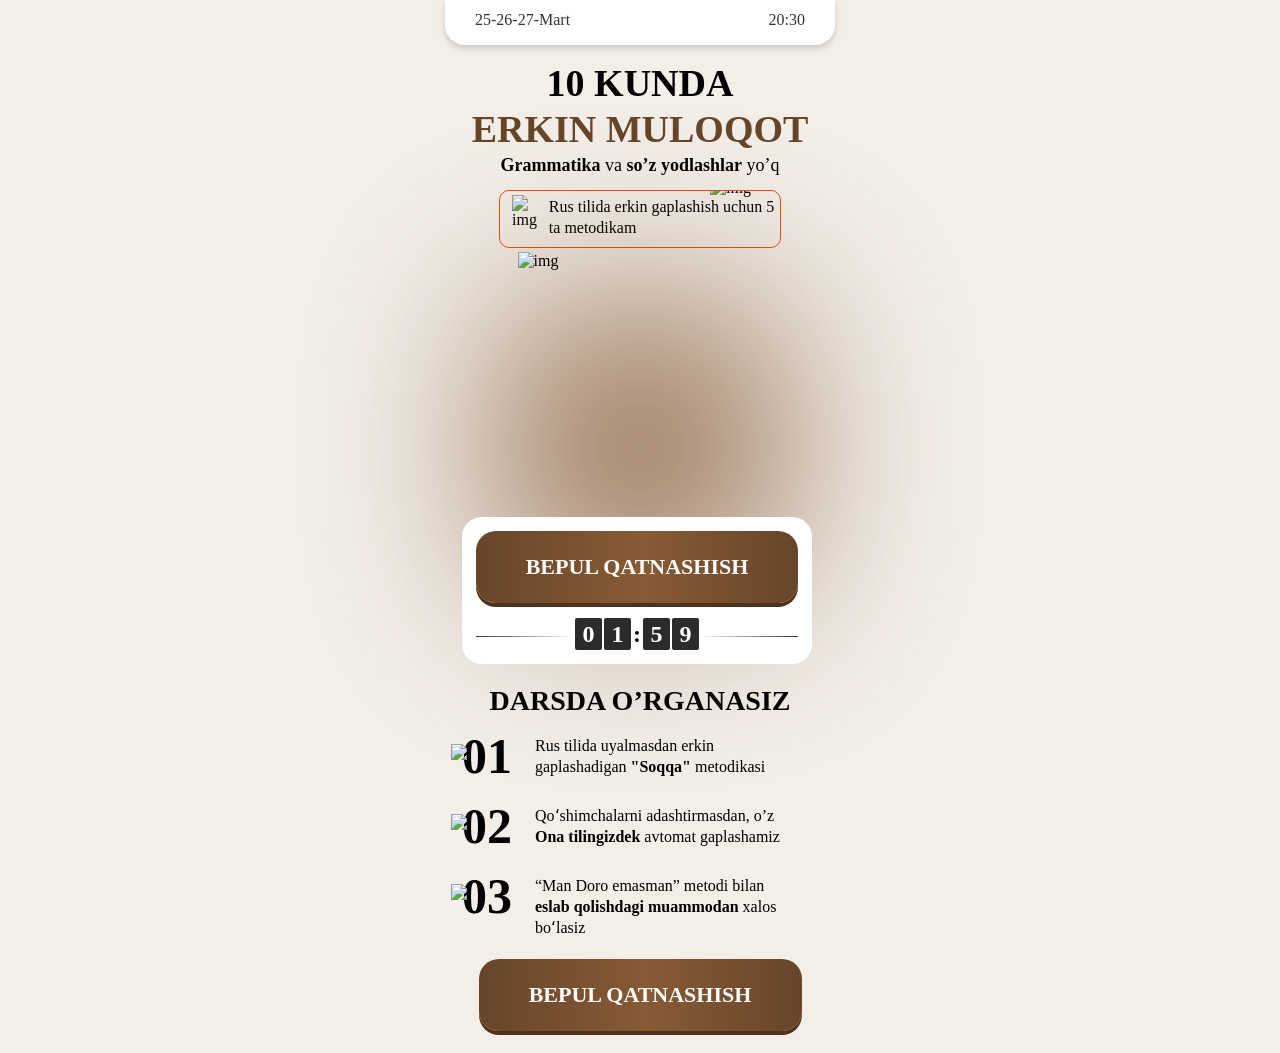
==== b/index.html @ 0d3f0316 "add" ====
<!DOCTYPE html>
<html lang="en">

<head>
  <meta charset="UTF-8">
  <meta name="viewport" content="width=device-width, initial-scale=1.0">
  <title>b</title>
  <style>
    *{margin:0;padding:0;box-sizing:border-box}body{background-color:#f3eee8}.container{max-width:390px;margin-left:auto;margin-right:auto;padding-left:17px;padding-right:17px}.header{padding-top:0;padding-bottom:8px}.header__container{padding:11px 30px 16px 30px;background-color:#fff;border-bottom-left-radius:20px;border-bottom-right-radius:20px;box-shadow:0 4px 6.6px 0 #00000026;display:flex;align-items:center;justify-content:space-between}.header__text{font-family:Inter;font-weight:500;letter-spacing:0;background:var(--color-black-80,#000000cc);color:transparent;background-clip:text}.hero{padding-top:8px;padding-bottom:22px}.title{font-family:NeosBold;font-weight:700;font-size:38px;line-height:120%;text-align:center;text-transform:uppercase;color:#000;margin-bottom:4px}.title span{color:#674529}.hero__text{font-family:NeosMedium;font-weight:400;font-size:18px;line-height:100%;text-align:center;margin-bottom:16px;color:#000}.flex{display:flex;align-items:center;max-width:282px;width:100%;border:.5px solid #e94f11;margin-left:auto;margin-right:auto;padding:4px 0 6px 12px;position:relative;overflow:hidden;border-radius:10px}.flex__text{font-family:NeosMedium;font-weight:500;font-style:Medium;font-size:16px;line-height:130%;letter-spacing:0;padding-left:4px}.bantik{object-fit:cover;position:absolute;right:0;top:-12px}.center{padding-top:4px;padding-bottom:100px}.gradient{position:relative;display:flex;justify-content:center;align-items:center;margin:0 auto;margin-bottom:80px}.gradient::before{content:'';position:absolute;bottom:-320px;left:50%;transform:translate(-50%,-50%);width:380px;height:380px;background:radial-gradient(circle,#6d3c14 0,rgba(109,60,20,0) 100%);filter:blur(80px);z-index:1;opacity:.8}.logo{position:relative;z-index:2;display:block;margin-bottom:-50px}.center__bottom{background-color:#fff;z-index:11;position:absolute;max-width:350px;width:100%;margin-top:-70px;padding:14px 14px 14px 14px;border-radius:20px}.timer-container{display:flex;align-items:center;width:100%;max-width:400px;margin:0 auto}.timer-container::before{content:'';flex:1;height:1px;background:linear-gradient(to left,rgba(0,0,0,0) 0,rgba(0,0,0,.8) 100%);margin-bottom:-20px}.timer-container::after{content:'';flex:1;height:1px;background:linear-gradient(to right,rgba(0,0,0,0) 0,rgba(0,0,0,.8) 100%);margin-bottom:-20px}.btn{font-family:NeosBold;font-weight:700;font-size:22px;line-height:100%;text-align:center;text-transform:uppercase;max-width:323px;width:100%;display:flex;align-items:center;justify-content:center;margin-left:auto;margin-right:auto;color:#fff;background:linear-gradient(90deg,#674529 0,#885a35 51.92%,#674529 100%);box-shadow:0 4px 0 0 #4d331d;padding:25px 0;border-radius:20px;border:none}.timer__text{font-family:NeosBold;font-weight:600;font-size:24px;line-height:100%;text-align:center;text-transform:uppercase;padding-top:15px;display:flex;align-items:center;justify-content:center;gap:2px}.timer__text span{font-family:NeosMedium;font-weight:600;font-size:24px;line-height:100%;text-align:center;text-transform:uppercase;background-color:#2b2b2b;color:#fff;border-radius:2px;display:flex;align-items:center;justify-content:center;border:none;width:27px;height:32px}.bottom__title{font-family:NeosBold;font-weight:700;font-size:28px;line-height:100%;text-align:center;text-transform:uppercase;margin-bottom:16px;color:#000}.bottom__flex{display:flex;align-items:flex-start;gap:15px;max-width:341px;width:100%;margin-bottom:20px}.flex__title{font-family:NeosBold;font-weight:700;font-size:50px;line-height:1;text-transform:uppercase;position:relative;display:flex;align-items:center;width:58px}.tiket{position:absolute;top:50%;left:-11px;transform:translateY(-50%)}.bottom__text{font-family:NeosRegular;font-weight:400;font-size:16px;line-height:130%;max-width:261px;width:100%;padding-top:5px}
  </style>
  <link rel="stylesheet" href="./css/main.css" media="print" onload="this.media='all'" />
  <noscript>
    <link rel="stylesheet" href="./css/main.css" />
  </noscript>

</head>
<body>

  <header class="header">
    <div class="header__container container">
      <p class="header__text">25-26-27-Mart</p>
      <p class="header__text">20:30</p>
    </div>
  </header>

  <section class="hero">
    <div class="hero__container container"> 
      <h1 class="title">10 kunda <br>
       <span>erkin muloqot</span></h1>
       <p class="hero__text"><b>Grammatika</b> va <b>so’z yodlashlar</b> yo’q</p>
        <div class="flex">
          <img src="./images/gift.avif" alt="img" class="gift" width="45" height="46" loading="lazy" decoding="async">
          <p class="flex__text">Rus tilida erkin gaplashish uchun 5 ta metodikam</p>
          <img src="./images/bantik.avif" alt="img" class="bantik" width="70" height="70" loading="lazy" decoding="async">
        </div>

        <div class="center">
          <div class="gradient">
            <img src="./images/logo.avif" alt="img" class="logo" width="245" height="305" fetchpriority="high" decoding="async">
          </div>
          <div class="center__bottom">
            <button class="btn">bepul qatnashish</button>
            <div class="timer-container">
              <div class="timer">
                <p class="timer__text"><span>0</span><span>1</span>:<span>5</span><span>9</span></p>
              </div>
            </div>
          </div>
        </div>

        <div class="bottom">                        
          <h2 class="bottom__title">darsda o’rganasiz</h2>
          <div class="bottom__flex">
            <h2 class="flex__title"><img src="./images/tiket.svg" width="24" height="24" loading="lazy" decoding="async" alt="ticketImg" class="tiket">01</h2>
            <p class="bottom__text">Rus tilida uyalmasdan erkin gaplashadigan <b>"Soqqa"</b> metodikasi</p>
          </div>
          <div class="bottom__flex">
            <h2 class="flex__title"><img src="./images/tiket.svg" width="24" height="24" loading="lazy" decoding="async" alt="ticketImg" class="tiket">02</h2>
            <p class="bottom__text">Qoʻshimchalarni adashtirmasdan, o’z <b>Ona tilingizdek</b> avtomat gaplashamiz</p>
          </div>
          <div class="bottom__flex">
            <h2 class="flex__title"><img src="./images/tiket.svg" width="24" height="24" loading="lazy" decoding="async" alt="ticketImg" class="tiket">03</h2>
            <p class="bottom__text">“Man Doro emasman” metodi bilan <b>eslab qolishdagi muammodan</b> xalos boʻlasiz</p>
          </div>
           <button class="btn">bepul qatnashish</button>
        </div>
    </div>
  </section>

  <script defer src="./js/app.js"></script>

</body>

</html>
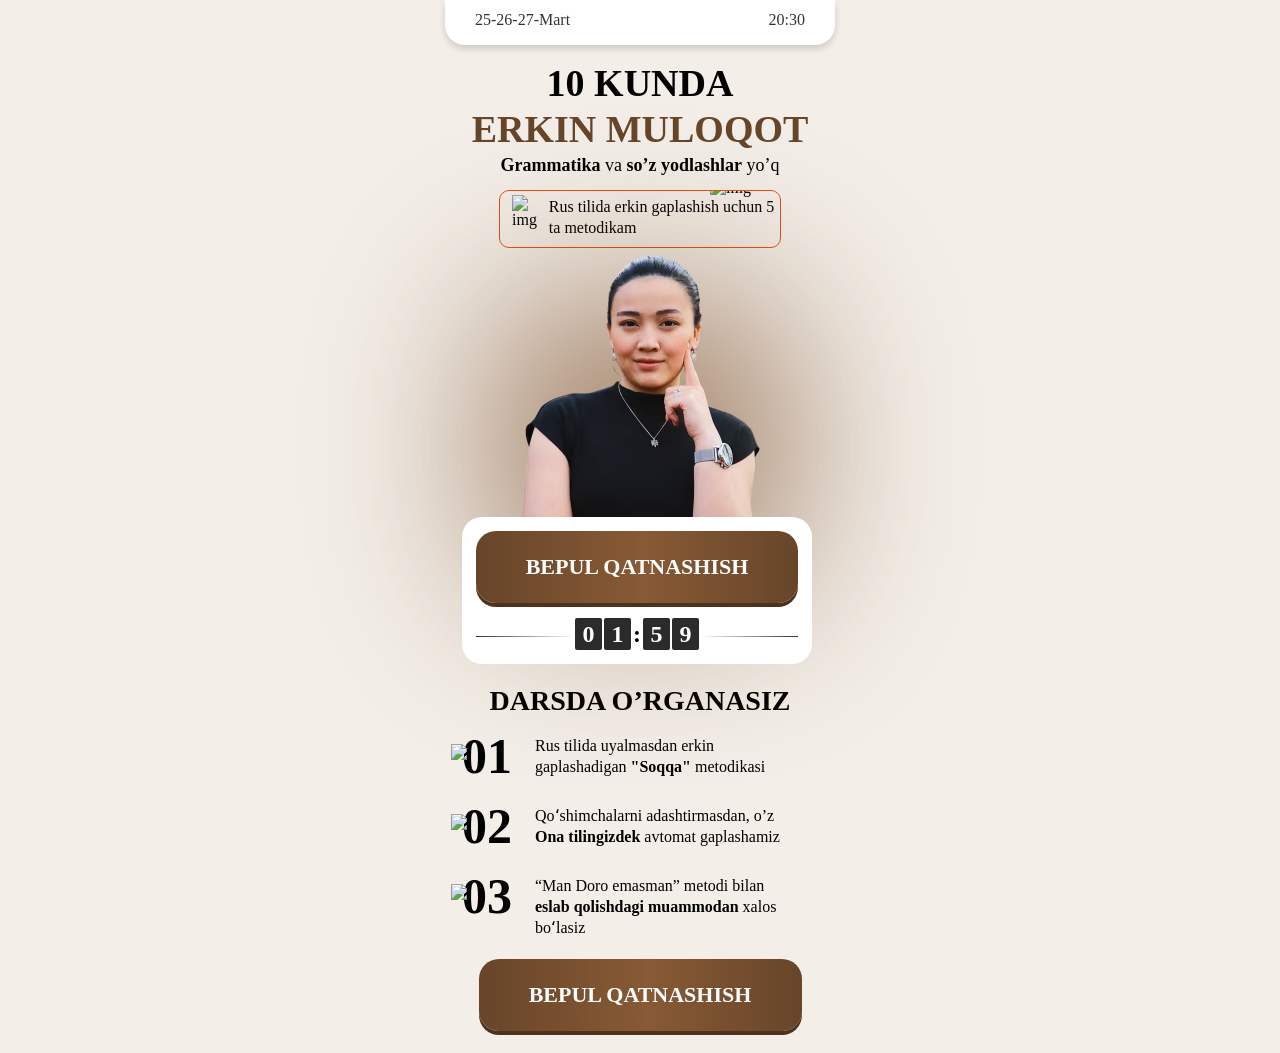
==== commit 56ff5030: "add" ====
--- a/b/index.html
+++ b/b/index.html
@@ -1,12 +1,287 @@
 <!DOCTYPE html>
-<html lang="en">
+<html lang="uz">
 
 <head>
   <meta charset="UTF-8">
   <meta name="viewport" content="width=device-width, initial-scale=1.0">
   <title>b</title>
   <style>
-    *{margin:0;padding:0;box-sizing:border-box}body{background-color:#f3eee8}.container{max-width:390px;margin-left:auto;margin-right:auto;padding-left:17px;padding-right:17px}.header{padding-top:0;padding-bottom:8px}.header__container{padding:11px 30px 16px 30px;background-color:#fff;border-bottom-left-radius:20px;border-bottom-right-radius:20px;box-shadow:0 4px 6.6px 0 #00000026;display:flex;align-items:center;justify-content:space-between}.header__text{font-family:Inter;font-weight:500;letter-spacing:0;background:var(--color-black-80,#000000cc);color:transparent;background-clip:text}.hero{padding-top:8px;padding-bottom:22px}.title{font-family:NeosBold;font-weight:700;font-size:38px;line-height:120%;text-align:center;text-transform:uppercase;color:#000;margin-bottom:4px}.title span{color:#674529}.hero__text{font-family:NeosMedium;font-weight:400;font-size:18px;line-height:100%;text-align:center;margin-bottom:16px;color:#000}.flex{display:flex;align-items:center;max-width:282px;width:100%;border:.5px solid #e94f11;margin-left:auto;margin-right:auto;padding:4px 0 6px 12px;position:relative;overflow:hidden;border-radius:10px}.flex__text{font-family:NeosMedium;font-weight:500;font-style:Medium;font-size:16px;line-height:130%;letter-spacing:0;padding-left:4px}.bantik{object-fit:cover;position:absolute;right:0;top:-12px}.center{padding-top:4px;padding-bottom:100px}.gradient{position:relative;display:flex;justify-content:center;align-items:center;margin:0 auto;margin-bottom:80px}.gradient::before{content:'';position:absolute;bottom:-320px;left:50%;transform:translate(-50%,-50%);width:380px;height:380px;background:radial-gradient(circle,#6d3c14 0,rgba(109,60,20,0) 100%);filter:blur(80px);z-index:1;opacity:.8}.logo{position:relative;z-index:2;display:block;margin-bottom:-50px}.center__bottom{background-color:#fff;z-index:11;position:absolute;max-width:350px;width:100%;margin-top:-70px;padding:14px 14px 14px 14px;border-radius:20px}.timer-container{display:flex;align-items:center;width:100%;max-width:400px;margin:0 auto}.timer-container::before{content:'';flex:1;height:1px;background:linear-gradient(to left,rgba(0,0,0,0) 0,rgba(0,0,0,.8) 100%);margin-bottom:-20px}.timer-container::after{content:'';flex:1;height:1px;background:linear-gradient(to right,rgba(0,0,0,0) 0,rgba(0,0,0,.8) 100%);margin-bottom:-20px}.btn{font-family:NeosBold;font-weight:700;font-size:22px;line-height:100%;text-align:center;text-transform:uppercase;max-width:323px;width:100%;display:flex;align-items:center;justify-content:center;margin-left:auto;margin-right:auto;color:#fff;background:linear-gradient(90deg,#674529 0,#885a35 51.92%,#674529 100%);box-shadow:0 4px 0 0 #4d331d;padding:25px 0;border-radius:20px;border:none}.timer__text{font-family:NeosBold;font-weight:600;font-size:24px;line-height:100%;text-align:center;text-transform:uppercase;padding-top:15px;display:flex;align-items:center;justify-content:center;gap:2px}.timer__text span{font-family:NeosMedium;font-weight:600;font-size:24px;line-height:100%;text-align:center;text-transform:uppercase;background-color:#2b2b2b;color:#fff;border-radius:2px;display:flex;align-items:center;justify-content:center;border:none;width:27px;height:32px}.bottom__title{font-family:NeosBold;font-weight:700;font-size:28px;line-height:100%;text-align:center;text-transform:uppercase;margin-bottom:16px;color:#000}.bottom__flex{display:flex;align-items:flex-start;gap:15px;max-width:341px;width:100%;margin-bottom:20px}.flex__title{font-family:NeosBold;font-weight:700;font-size:50px;line-height:1;text-transform:uppercase;position:relative;display:flex;align-items:center;width:58px}.tiket{position:absolute;top:50%;left:-11px;transform:translateY(-50%)}.bottom__text{font-family:NeosRegular;font-weight:400;font-size:16px;line-height:130%;max-width:261px;width:100%;padding-top:5px}
+    * {
+      margin: 0;
+      padding: 0;
+      box-sizing: border-box
+    }
+
+    body {
+      background-color: #f3eee8
+    }
+
+    .container {
+      max-width: 390px;
+      margin-left: auto;
+      margin-right: auto;
+      padding-left: 17px;
+      padding-right: 17px
+    }
+
+    .header {
+      padding-top: 0;
+      padding-bottom: 8px
+    }
+
+    .header__container {
+      padding: 11px 30px 16px 30px;
+      background-color: #fff;
+      border-bottom-left-radius: 20px;
+      border-bottom-right-radius: 20px;
+      box-shadow: 0 4px 6.6px 0 #00000026;
+      display: flex;
+      align-items: center;
+      justify-content: space-between
+    }
+
+    .header__text {
+      font-family: Inter;
+      font-weight: 500;
+      letter-spacing: 0;
+      background: var(--color-black-80, #000000cc);
+      color: transparent;
+      background-clip: text
+    }
+
+    .hero {
+      padding-top: 8px;
+      padding-bottom: 22px
+    }
+
+    .title {
+      font-family: NeosBold;
+      font-weight: 700;
+      font-size: 38px;
+      line-height: 120%;
+      text-align: center;
+      text-transform: uppercase;
+      color: #000;
+      margin-bottom: 4px
+    }
+
+    .title span {
+      color: #674529
+    }
+
+    .hero__text {
+      font-family: NeosMedium;
+      font-weight: 400;
+      font-size: 18px;
+      line-height: 100%;
+      text-align: center;
+      margin-bottom: 16px;
+      color: #000
+    }
+
+    .flex {
+      display: flex;
+      align-items: center;
+      max-width: 282px;
+      width: 100%;
+      border: .5px solid #e94f11;
+      margin-left: auto;
+      margin-right: auto;
+      padding: 4px 0 6px 12px;
+      position: relative;
+      overflow: hidden;
+      border-radius: 10px
+    }
+
+    .flex__text {
+      font-family: NeosMedium;
+      font-weight: 500;
+      font-style: Medium;
+      font-size: 16px;
+      line-height: 130%;
+      letter-spacing: 0;
+      padding-left: 4px
+    }
+
+    .bantik {
+      object-fit: cover;
+      position: absolute;
+      right: 0;
+      top: -12px
+    }
+
+    .center {
+      padding-top: 4px;
+      padding-bottom: 100px
+    }
+
+    .gradient {
+      position: relative;
+      display: flex;
+      justify-content: center;
+      align-items: center;
+      margin: 0 auto;
+      margin-bottom: 80px
+    }
+
+    .gradient::before {
+      content: '';
+      position: absolute;
+      bottom: -320px;
+      left: 50%;
+      transform: translate(-50%, -50%);
+      width: 380px;
+      height: 380px;
+      background: radial-gradient(circle, #6d3c14 0, rgba(109, 60, 20, 0) 100%);
+      filter: blur(80px);
+      z-index: 1;
+      opacity: .8
+    }
+
+    .logo {
+      position: relative;
+      z-index: 2;
+      display: block;
+      margin-bottom: -50px
+    }
+
+    .center__bottom {
+      background-color: #fff;
+      z-index: 11;
+      position: absolute;
+      max-width: 350px;
+      width: 100%;
+      margin-top: -70px;
+      padding: 14px 14px 14px 14px;
+      border-radius: 20px
+    }
+
+    .timer-container {
+      display: flex;
+      align-items: center;
+      width: 100%;
+      max-width: 400px;
+      margin: 0 auto
+    }
+
+    .timer-container::before {
+      content: '';
+      flex: 1;
+      height: 1px;
+      background: linear-gradient(to left, rgba(0, 0, 0, 0) 0, rgba(0, 0, 0, .8) 100%);
+      margin-bottom: -20px
+    }
+
+    .timer-container::after {
+      content: '';
+      flex: 1;
+      height: 1px;
+      background: linear-gradient(to right, rgba(0, 0, 0, 0) 0, rgba(0, 0, 0, .8) 100%);
+      margin-bottom: -20px
+    }
+
+    .btn {
+      font-family: NeosBold;
+      font-weight: 700;
+      font-size: 22px;
+      line-height: 100%;
+      text-align: center;
+      text-transform: uppercase;
+      max-width: 323px;
+      width: 100%;
+      display: flex;
+      align-items: center;
+      justify-content: center;
+      margin-left: auto;
+      margin-right: auto;
+      color: #fff;
+      background: linear-gradient(90deg, #674529 0, #885a35 51.92%, #674529 100%);
+      box-shadow: 0 4px 0 0 #4d331d;
+      padding: 25px 0;
+      border-radius: 20px;
+      border: none
+    }
+
+    .timer__text {
+      font-family: NeosBold;
+      font-weight: 600;
+      font-size: 24px;
+      line-height: 100%;
+      text-align: center;
+      text-transform: uppercase;
+      padding-top: 15px;
+      display: flex;
+      align-items: center;
+      justify-content: center;
+      gap: 2px
+    }
+
+    .timer__text span {
+      font-family: NeosMedium;
+      font-weight: 600;
+      font-size: 24px;
+      line-height: 100%;
+      text-align: center;
+      text-transform: uppercase;
+      background-color: #2b2b2b;
+      color: #fff;
+      border-radius: 2px;
+      display: flex;
+      align-items: center;
+      justify-content: center;
+      border: none;
+      width: 27px;
+      height: 32px
+    }
+
+    .bottom__title {
+      font-family: NeosBold;
+      font-weight: 700;
+      font-size: 28px;
+      line-height: 100%;
+      text-align: center;
+      text-transform: uppercase;
+      margin-bottom: 16px;
+      color: #000
+    }
+
+    .bottom__flex {
+      display: flex;
+      align-items: flex-start;
+      gap: 15px;
+      max-width: 341px;
+      width: 100%;
+      margin-bottom: 20px
+    }
+
+    .flex__title {
+      font-family: NeosBold;
+      font-weight: 700;
+      font-size: 50px;
+      line-height: 1;
+      text-transform: uppercase;
+      position: relative;
+      display: flex;
+      align-items: center;
+      width: 58px
+    }
+
+    .tiket {
+      position: absolute;
+      top: 50%;
+      left: -11px;
+      transform: translateY(-50%)
+    }
+
+    .bottom__text {
+      font-family: NeosRegular;
+      font-weight: 400;
+      font-size: 16px;
+      line-height: 130%;
+      max-width: 261px;
+      width: 100%;
+      padding-top: 5px
+    }
   </style>
   <link rel="stylesheet" href="./css/main.css" media="print" onload="this.media='all'" />
   <noscript>
@@ -14,6 +289,7 @@
   </noscript>
 
 </head>
+
 <body>
 
   <header class="header">
@@ -24,49 +300,99 @@
   </header>
 
   <section class="hero">
-    <div class="hero__container container"> 
+    <div class="hero__container container">
       <h1 class="title">10 kunda <br>
-       <span>erkin muloqot</span></h1>
-       <p class="hero__text"><b>Grammatika</b> va <b>so’z yodlashlar</b> yo’q</p>
-        <div class="flex">
-          <img src="./images/gift.avif" alt="img" class="gift" width="45" height="46" loading="lazy" decoding="async">
-          <p class="flex__text">Rus tilida erkin gaplashish uchun 5 ta metodikam</p>
-          <img src="./images/bantik.avif" alt="img" class="bantik" width="70" height="70" loading="lazy" decoding="async">
-        </div>
-
-        <div class="center">
-          <div class="gradient">
-            <img src="./images/logo.avif" alt="img" class="logo" width="245" height="305" fetchpriority="high" decoding="async">
-          </div>
-          <div class="center__bottom">
-            <button class="btn">bepul qatnashish</button>
-            <div class="timer-container">
-              <div class="timer">
-                <p class="timer__text"><span>0</span><span>1</span>:<span>5</span><span>9</span></p>
-              </div>
+        <span>erkin muloqot</span>
+      </h1>
+      <p class="hero__text"><b>Grammatika</b> va <b>so’z yodlashlar</b> yo’q</p>
+      <div class="flex">
+        <img src="./images/gift.avif" alt="img" class="gift" width="45" height="46" loading="lazy" decoding="async">
+        <p class="flex__text">Rus tilida erkin gaplashish uchun 5 ta metodikam</p>
+        <img src="./images/bantik.avif" alt="img" class="bantik" width="70" height="70" loading="lazy" decoding="async">
+      </div>
+
+      <div class="center">
+        <div class="gradient">
+          <img src="./images/logo.avif" alt="img" class="logo" width="245" height="305" fetchpriority="high"
+            decoding="async">
+        </div>
+        <div class="center__bottom">
+          <button class="btn" id="open">bepul qatnashish</button>
+          <div class="timer-container">
+            <div class="timer">
+              <p class="timer__text"><span>0</span><span>1</span>:<span>5</span><span>9</span></p>
             </div>
           </div>
         </div>
-
-        <div class="bottom">                        
-          <h2 class="bottom__title">darsda o’rganasiz</h2>
-          <div class="bottom__flex">
-            <h2 class="flex__title"><img src="./images/tiket.svg" width="24" height="24" loading="lazy" decoding="async" alt="ticketImg" class="tiket">01</h2>
-            <p class="bottom__text">Rus tilida uyalmasdan erkin gaplashadigan <b>"Soqqa"</b> metodikasi</p>
-          </div>
-          <div class="bottom__flex">
-            <h2 class="flex__title"><img src="./images/tiket.svg" width="24" height="24" loading="lazy" decoding="async" alt="ticketImg" class="tiket">02</h2>
-            <p class="bottom__text">Qoʻshimchalarni adashtirmasdan, o’z <b>Ona tilingizdek</b> avtomat gaplashamiz</p>
-          </div>
-          <div class="bottom__flex">
-            <h2 class="flex__title"><img src="./images/tiket.svg" width="24" height="24" loading="lazy" decoding="async" alt="ticketImg" class="tiket">03</h2>
-            <p class="bottom__text">“Man Doro emasman” metodi bilan <b>eslab qolishdagi muammodan</b> xalos boʻlasiz</p>
-          </div>
-           <button class="btn">bepul qatnashish</button>
-        </div>
+      </div>
+
+      <div class="bottom">
+        <h2 class="bottom__title">darsda o’rganasiz</h2>
+        <div class="bottom__flex">
+          <h2 class="flex__title"><img src="./images/tiket.svg" width="24" height="24" loading="lazy" decoding="async"
+              alt="ticketImg" class="tiket">01</h2>
+          <p class="bottom__text">Rus tilida uyalmasdan erkin gaplashadigan <b>"Soqqa"</b> metodikasi</p>
+        </div>
+        <div class="bottom__flex">
+          <h2 class="flex__title"><img src="./images/tiket.svg" width="24" height="24" loading="lazy" decoding="async"
+              alt="ticketImg" class="tiket">02</h2>
+          <p class="bottom__text">Qoʻshimchalarni adashtirmasdan, o’z <b>Ona tilingizdek</b> avtomat gaplashamiz</p>
+        </div>
+        <div class="bottom__flex">
+          <h2 class="flex__title"><img src="./images/tiket.svg" width="24" height="24" loading="lazy" decoding="async"
+              alt="ticketImg" class="tiket">03</h2>
+          <p class="bottom__text">“Man Doro emasman” metodi bilan <b>eslab qolishdagi muammodan</b> xalos boʻlasiz</p>
+        </div>
+        <button class="btn" id="open">bepul qatnashish</button>
+      </div>
     </div>
   </section>
 
+  <div id="registrationModal" class="homeModal" style="display: none">
+    <div class="homeModalOverlay"></div>
+    <div class="homeFormContainer">
+      <button class="closeButton" id="closeModalBtn">
+        <svg xmlns="http://www.w3.org/2000/svg" width="16" height="16" viewBox="0 0 12 12" fill="none">
+          <path d="M1 11L11 1M1 1.00001L11 11" stroke="currentColor" stroke-width="1.5" stroke-linecap="round" />
+        </svg>
+      </button>
+      <div class="homeFormTop">
+        <h1 class="homeFormTopTitle">
+          Ro'yxatdan o'tish uchun <br> ma'lumotlaringizni kiriting!
+        </h1>
+      </div>
+      <form id="registrationForm" name="contact-form">
+        <div class="HomeFormRow">
+          <label class="HomeFormRowLabel" for="name">Ismingiz:</label>
+          <input class="HomeFormRowInput" type="text" id="name" name="name" placeholder="Ismingizni kiriting"
+            autocomplete="name" />
+          <p class="homeFormErrorText" id="nameError" style="display: none">❌ Ismingizni kiriting!</p>
+        </div>
+
+        <div class="HomeFormRow">
+          <label class="HomeFormRowLabel" for="phone">Telefon raqamingiz:</label>
+          <div class="phone-input-container">
+            <button type="button" class="selected-country" id="selectedCountry">
+              
+              <span class="selected-code" id="selectedCountryCodeText">+998</span>
+            </button>
+            <div class="country-dropdown" id="countryDropdown" style="display:none"></div>
+            <div class="phone-field" style="flex: 1;">
+              <input class="HomeFormRowInput phone-input" type="tel" id="phone" name="phone" inputmode="numeric"
+                placeholder="88 888 88 88" autocomplete="tel"
+                style="border: none; background-color: transparent; padding-left: 5px; width: 100%;" />
+            </div>
+          </div>
+          <p class="homeFormErrorText" id="phoneError" style="display:none">❌ Telefon raqam mos emas!</p>
+        </div>
+
+        <button type="submit" class="HomeFormBtn" id="submitBtn">DAVOM ETISH</button>
+      </form>
+    </div>
+  </div>
+
+
+  <script src="./js/phoneFormatter.js"></script>
   <script defer src="./js/app.js"></script>
 
 </body>
--- a/b/css/main.css
+++ b/b/css/main.css
@@ -0,0 +1,301 @@
+@font-face {
+	font-family: Inter;
+	src: url(../fonts/Inter/Inter_18pt-Medium.woff2);
+	font-display: swap;
+}
+
+@font-face {
+	font-family: NeosBold;
+	src: url(../fonts/TTNeorisTrial/TT\ Neoris\ Trial\ Bold.woff2);
+	font-display: swap;
+}
+@font-face {
+	font-family: NeosMedium;
+	src: url(../fonts/TTNeorisTrial/TT\ Neoris\ Trial\ Medium.woff2);
+	font-display: swap;
+}
+@font-face {
+	font-family: NeosRegular;
+	src: url(../fonts/TTNeorisTrial/TT\ Neoris\ Trial\ Regular.woff2);
+	font-display: swap;
+}
+.homeModal, .homeModalOverlay {position: fixed;top: 0;height: 100vh;width: 100%;left: 0;}.homeModal {z-index: 30;justify-content: center;align-items: center;display: flex;}.homeModalOverlay {background-color: rgba(0, 0, 0, 0.3);backdrop-filter: blur(5px);}.homeFormContainer {position: relative;z-index: 30;background-color: #fff;color: #000;border-radius: 8px;padding: 20px 40px 40px;width: 100%;max-width: 520px;box-shadow: 0 4px 12px rgba(0, 0, 0, 0.1);margin: 0 20px;position: fixed;top: 50%;left: 50%;transform: translate(-50%, -50%);}.homeFormTop {display: flex;justify-content: space-between;}.homeFormTopTitle {font-family: Inter, sans-serif;font-size: clamp(21px, 6.6vw, 24px);margin: 0 0 20px;color: #000;font-weight: 600;text-align: center;margin-left: auto;margin-right: auto;}.closeButton {background: 0 0;border: none;cursor: pointer;padding: 4px;justify-content: center;align-items: center;display: flex;position: absolute;top: 20px;right: 20px;color: #000;}.homeFormErrorText {color: #e53e3e;margin-bottom: 12px;font-size: 14px;font-family: system-ui, -apple-system, BlinkMacSystemFont, "Segoe UI", sans-serif;padding-top: 5px;padding-bottom: 5px;}.HomeFormRowInput, .HomeFormRowLabel {font-family: system-ui, -apple-system, BlinkMacSystemFont, "Segoe UI", sans-serif;font-size: 18px;}.HomeFormRow {margin-bottom: 20px;}.HomeFormRowLabel {display: block;margin-bottom: 6px;color: #000;}.HomeFormRowInput {width: 100%;padding: 10px 16px;border: 1px solid #c9c9c9;min-height: 48px;background-color: transparent;border-radius: 6px;font-weight: 400;outline: 0;height: 50px;transition: border-color 0.2s;}.HomeFormRowInput:focus {border-color: #e71f1f;}.HomeFormRowInput::placeholder {color: transparent;}.HomeFormBtn {font-family: sans-serif;height: 60px;width: 100%;cursor: pointer;border-radius: 10px;background: linear-gradient(90deg, #674529 0%, #885a35 51.92%, #674529 100%);transition: 0.3s;font-weight: 700;font-size: 28px;color: white;text-transform: uppercase;border: none;position: relative;display: flex;align-items: center;justify-content: center;}.phone-input-container {display: flex;align-items: center;position: relative;border: 1px solid #c9c9c9;background-color: transparent;border-radius: 6px;}.phone-input-container:focus {border-color: #e71f1f;}.selected-code {display: flex;margin-left: 10px;}.country-selector {position: relative;margin-right: 10px;}.selected-country {display: flex;align-items: center;padding: 10px;padding-right: 0;border-radius: 6px;cursor: pointer;min-height: 50px;font-family: sans-serif !important;font-size: 18px;font-weight: 400 !important;min-width: max-content;border: none;background-color: transparent;}.country-dropdown {position: absolute;top: 110%;left: 0;width: 100%;background-color: #fff;border: 1px solid #c9c9c9;border-radius: 6px;box-shadow: 0 4px 12px rgba(0, 0, 0, 0.1);z-index: 40;max-height: 200px;overflow-y: auto;font-family: sans-serif !important;font-weight: 400 !important;}.country-option {display: flex;justify-content: space-between;align-items: center;padding: 10px;cursor: pointer;font-family: sans-serif;font-weight: 400 !important;}.country-option:hover {background-color: #f3f7f8;}.country-option.selected {background-color: #e6f0fa;}@media screen and (max-width: 768px) {.homeFormContainer {max-width: 100%;padding: 80px 20px 20px;margin: 0;border-radius: 6px;height: 100vh;}.homeFormTopTitle {text-align: center;max-width: 408px;margin-left: auto;margin-right: auto;font-weight: 700;margin-bottom: 15px;}.homeFormTop {flex-direction: column;align-items: flex-start;}.closeButton {width: 100%;height: 50px;background-color: #000;color: #fff;padding-right: 20px;top: 0;left: 0;justify-content: end;}.homeFormErrorText {font-size: 12px;margin-bottom: 8px;}.HomeFormRowLabel {margin-bottom: 6px;}.HomeFormRowInput {padding: 0 12px;min-height: 40px;background-color: transparent;}.HomeFormRowInput::placeholder {color: #a3a3a3;}.HomeFormBtn {font-size: 18px;font-weight: 700;margin-top: 24px;}}@media screen and (max-width: 480px) {.homeFormContainer {max-width: 100%;padding: 80px 20px 20px;margin: 0;border-radius: 6px;height: 100vh;}.homeFormTopTitle {text-align: center;margin: 0 auto 15px;}.homeFormErrorText {font-size: 12px;margin-bottom: 8px;}.HomeFormRowLabel {margin-bottom: 6px;}.HomeFormRowInput {padding: 0 12px;min-height: 40px;background-color: transparent;border-radius: 10px;}.HomeFormRowInput::placeholder {color: #a3a3a3;}.HomeFormBtn {font-size: 16px;padding: 10px 0;margin-top: 24px;height: 50px;}}
+/* * {
+	margin: 0;
+	padding: 0;
+	box-sizing: border-box;
+}
+
+body {
+	background-color: #f3eee8;
+}
+
+.container {
+	max-width: 390px;
+	margin-left: auto;
+	margin-right: auto;
+	padding-left: 17px;
+	padding-right: 17px;
+}
+
+.header {
+	padding-top: 0;
+	padding-bottom: 8px;
+}
+.header__container {
+	padding: 11px 30px 16px 30px;
+	background-color: white;
+	border-bottom-left-radius: 20px;
+	border-bottom-right-radius: 20px;
+	box-shadow: 0px 4px 6.6px 0px #00000026;
+	display: flex;
+	align-items: center;
+	justify-content: space-between;
+}
+.header__text {
+	font-family: Inter;
+	font-weight: 500;
+	letter-spacing: 0%;
+	background: var(--color-black-80, #000000cc);
+	color: transparent;
+	background-clip: text;
+}
+
+.hero {
+	padding-top: 8px;
+	padding-bottom: 22px;
+}
+.title {
+	font-family: NeosBold;
+	font-weight: 700;
+	font-size: 38px;
+	line-height: 120%;
+	text-align: center;
+	text-transform: uppercase;
+	color: #000000;
+	margin-bottom: 4px;
+}
+
+.title span {
+	color: #674529;
+}
+
+.hero__text {
+	font-family: NeosMedium;
+	font-weight: 400;
+	font-size: 18px;
+	line-height: 100%;
+	text-align: center;
+	margin-bottom: 16px;
+	color: #000000;
+}
+
+.flex {
+	display: flex;
+	align-items: center;
+	max-width: 282px;
+	width: 100%;
+	border: 0.5px solid #e94f11;
+	margin-left: auto;
+	margin-right: auto;
+	padding: 4px 0px 6px 12px;
+	position: relative;
+	overflow: hidden;
+	border-radius: 10px;
+}
+.flex__text {
+	font-family: NeosMedium;
+	font-weight: 500;
+	font-style: Medium;
+	font-size: 16px;
+	line-height: 130%;
+	letter-spacing: 0%;
+	padding-left: 4px;
+}
+.bantik {
+	object-fit: cover;
+	position: absolute;
+	right: 0;
+	top: -12px;
+}
+
+.center {
+	padding-top: 4px;
+	padding-bottom: 100px;
+}
+
+.gradient {
+	position: relative;
+	display: flex;
+	justify-content: center;
+	align-items: center;
+	margin: 0 auto;
+	margin-bottom: 80px;
+}
+
+.gradient::before {
+	content: '';
+	position: absolute;
+	bottom: -320px;
+	left: 50%;
+	transform: translate(-50%, -50%);
+	width: 380px;
+	height: 380px;
+	background: radial-gradient(circle, #6d3c14 0%, rgba(109, 60, 20, 0) 100%);
+	filter: blur(80px);
+	z-index: 1;
+	opacity: 0.8;
+}
+
+.logo {
+	position: relative;
+	z-index: 2;
+	display: block;
+	margin-bottom: -50px;
+}
+
+.center__bottom {
+	background-color: white;
+	z-index: 11;
+	position: absolute;
+	max-width: 350px;
+	width: 100%;
+	margin-top: -70px;
+	padding: 14px 14px 14px 14px;
+	border-radius: 20px;
+}
+
+.timer-container {
+	display: flex;
+	align-items: center;
+	width: 100%;
+	max-width: 400px; /* O'zingga qarab mosla */
+	margin: 0 auto;
+}
+
+.timer-container::before {
+	content: '';
+	flex: 1;
+	height: 1px;
+	background: linear-gradient(
+		to left,
+		rgba(0, 0, 0, 0) 0%,
+		rgba(0, 0, 0, 0.8) 100%
+	);
+	margin-bottom: -20px;
+}
+
+/* O'ng tomondagi chiziq (Chapga qarab to'qlashadi) */
+.timer-container::after {
+	content: '';
+	flex: 1;
+	height: 1px;
+	background: linear-gradient(
+		to right,
+		rgba(0, 0, 0, 0) 0%,
+		rgba(0, 0, 0, 0.8) 100%
+	);
+	margin-bottom: -20px;
+}
+.btn {
+	font-family: NeosBold;
+	font-weight: 700;
+	font-size: 22px;
+	line-height: 100%;
+	text-align: center;
+	text-transform: uppercase;
+	max-width: 323px;
+	width: 100%;
+	display: flex;
+	align-items: center;
+	justify-content: center;
+	margin-left: auto;
+	margin-right: auto;
+	color: #ffffff;
+	background: linear-gradient(90deg, #674529 0%, #885a35 51.92%, #674529 100%);
+	box-shadow: 0px 4px 0px 0px #4d331d;
+	padding: 25px 0;
+	border-radius: 20px;
+	border: none;
+}
+.timer__text {
+	font-family: NeosBold;
+	font-weight: 600;
+	font-size: 24px;
+	line-height: 100%;
+	text-align: center;
+	text-transform: uppercase;
+	padding-top: 15px;
+	display: flex;
+	align-items: center;
+	justify-content: center;
+	gap: 2px;
+}
+
+.timer__text span {
+	font-family: NeosMedium;
+	font-weight: 600;
+	font-size: 24px;
+	line-height: 100%;
+	text-align: center;
+	text-transform: uppercase;
+	background-color: #2b2b2b;
+	color: #ffffff;
+	border-radius: 2px;
+	display: flex;
+	align-items: center;
+	justify-content: center;
+	border: none;
+	width: 27px;
+	height: 32px;
+}
+
+.bottom {
+}
+.bottom__title {
+	font-family: NeosBold;
+	font-weight: 700;
+	font-size: 28px;
+	line-height: 100%;
+	text-align: center;
+	text-transform: uppercase;
+	margin-bottom: 16px;
+	color: #000000;
+}
+.bottom__flex {
+  display: flex;
+  align-items: flex-start; 
+  gap: 15px; 
+  max-width: 341px;
+  width: 100%;
+  margin-bottom: 20px; 
+}
+
+.flex__title {
+  font-family: NeosBold;
+  font-weight: 700;
+  font-size: 50px;
+  line-height: 1;
+  text-transform: uppercase;
+  position: relative;
+  display: flex;
+  align-items: center;
+  width: 58px;
+}
+
+.tiket {
+  position: absolute;
+  top: 50%;
+  left: -11px;
+  transform: translateY(-50%);
+}
+
+.bottom__text {
+  font-family: NeosRegular;
+  font-weight: 400;
+  font-size: 16px;
+  line-height: 130%;
+  max-width: 261px;
+  width: 100%;
+  padding-top: 5px; 
+} */
--- a/b/css/main.css
+++ b/b/css/main.css
@@ -0,0 +1,301 @@
+@font-face {
+	font-family: Inter;
+	src: url(../fonts/Inter/Inter_18pt-Medium.woff2);
+	font-display: swap;
+}
+
+@font-face {
+	font-family: NeosBold;
+	src: url(../fonts/TTNeorisTrial/TT\ Neoris\ Trial\ Bold.woff2);
+	font-display: swap;
+}
+@font-face {
+	font-family: NeosMedium;
+	src: url(../fonts/TTNeorisTrial/TT\ Neoris\ Trial\ Medium.woff2);
+	font-display: swap;
+}
+@font-face {
+	font-family: NeosRegular;
+	src: url(../fonts/TTNeorisTrial/TT\ Neoris\ Trial\ Regular.woff2);
+	font-display: swap;
+}
+.homeModal, .homeModalOverlay {position: fixed;top: 0;height: 100vh;width: 100%;left: 0;}.homeModal {z-index: 30;justify-content: center;align-items: center;display: flex;}.homeModalOverlay {background-color: rgba(0, 0, 0, 0.3);backdrop-filter: blur(5px);}.homeFormContainer {position: relative;z-index: 30;background-color: #fff;color: #000;border-radius: 8px;padding: 20px 40px 40px;width: 100%;max-width: 520px;box-shadow: 0 4px 12px rgba(0, 0, 0, 0.1);margin: 0 20px;position: fixed;top: 50%;left: 50%;transform: translate(-50%, -50%);}.homeFormTop {display: flex;justify-content: space-between;}.homeFormTopTitle {font-family: Inter, sans-serif;font-size: clamp(21px, 6.6vw, 24px);margin: 0 0 20px;color: #000;font-weight: 600;text-align: center;margin-left: auto;margin-right: auto;}.closeButton {background: 0 0;border: none;cursor: pointer;padding: 4px;justify-content: center;align-items: center;display: flex;position: absolute;top: 20px;right: 20px;color: #000;}.homeFormErrorText {color: #e53e3e;margin-bottom: 12px;font-size: 14px;font-family: system-ui, -apple-system, BlinkMacSystemFont, "Segoe UI", sans-serif;padding-top: 5px;padding-bottom: 5px;}.HomeFormRowInput, .HomeFormRowLabel {font-family: system-ui, -apple-system, BlinkMacSystemFont, "Segoe UI", sans-serif;font-size: 18px;}.HomeFormRow {margin-bottom: 20px;}.HomeFormRowLabel {display: block;margin-bottom: 6px;color: #000;}.HomeFormRowInput {width: 100%;padding: 10px 16px;border: 1px solid #c9c9c9;min-height: 48px;background-color: transparent;border-radius: 6px;font-weight: 400;outline: 0;height: 50px;transition: border-color 0.2s;}.HomeFormRowInput:focus {border-color: #e71f1f;}.HomeFormRowInput::placeholder {color: transparent;}.HomeFormBtn {font-family: sans-serif;height: 60px;width: 100%;cursor: pointer;border-radius: 10px;background: linear-gradient(90deg, #674529 0%, #885a35 51.92%, #674529 100%);transition: 0.3s;font-weight: 700;font-size: 28px;color: white;text-transform: uppercase;border: none;position: relative;display: flex;align-items: center;justify-content: center;}.phone-input-container {display: flex;align-items: center;position: relative;border: 1px solid #c9c9c9;background-color: transparent;border-radius: 6px;}.phone-input-container:focus {border-color: #e71f1f;}.selected-code {display: flex;margin-left: 10px;}.country-selector {position: relative;margin-right: 10px;}.selected-country {display: flex;align-items: center;padding: 10px;padding-right: 0;border-radius: 6px;cursor: pointer;min-height: 50px;font-family: sans-serif !important;font-size: 18px;font-weight: 400 !important;min-width: max-content;border: none;background-color: transparent;}.country-dropdown {position: absolute;top: 110%;left: 0;width: 100%;background-color: #fff;border: 1px solid #c9c9c9;border-radius: 6px;box-shadow: 0 4px 12px rgba(0, 0, 0, 0.1);z-index: 40;max-height: 200px;overflow-y: auto;font-family: sans-serif !important;font-weight: 400 !important;}.country-option {display: flex;justify-content: space-between;align-items: center;padding: 10px;cursor: pointer;font-family: sans-serif;font-weight: 400 !important;}.country-option:hover {background-color: #f3f7f8;}.country-option.selected {background-color: #e6f0fa;}@media screen and (max-width: 768px) {.homeFormContainer {max-width: 100%;padding: 80px 20px 20px;margin: 0;border-radius: 6px;height: 100vh;}.homeFormTopTitle {text-align: center;max-width: 408px;margin-left: auto;margin-right: auto;font-weight: 700;margin-bottom: 15px;}.homeFormTop {flex-direction: column;align-items: flex-start;}.closeButton {width: 100%;height: 50px;background-color: #000;color: #fff;padding-right: 20px;top: 0;left: 0;justify-content: end;}.homeFormErrorText {font-size: 12px;margin-bottom: 8px;}.HomeFormRowLabel {margin-bottom: 6px;}.HomeFormRowInput {padding: 0 12px;min-height: 40px;background-color: transparent;}.HomeFormRowInput::placeholder {color: #a3a3a3;}.HomeFormBtn {font-size: 18px;font-weight: 700;margin-top: 24px;}}@media screen and (max-width: 480px) {.homeFormContainer {max-width: 100%;padding: 80px 20px 20px;margin: 0;border-radius: 6px;height: 100vh;}.homeFormTopTitle {text-align: center;margin: 0 auto 15px;}.homeFormErrorText {font-size: 12px;margin-bottom: 8px;}.HomeFormRowLabel {margin-bottom: 6px;}.HomeFormRowInput {padding: 0 12px;min-height: 40px;background-color: transparent;border-radius: 10px;}.HomeFormRowInput::placeholder {color: #a3a3a3;}.HomeFormBtn {font-size: 16px;padding: 10px 0;margin-top: 24px;height: 50px;}}
+/* * {
+	margin: 0;
+	padding: 0;
+	box-sizing: border-box;
+}
+
+body {
+	background-color: #f3eee8;
+}
+
+.container {
+	max-width: 390px;
+	margin-left: auto;
+	margin-right: auto;
+	padding-left: 17px;
+	padding-right: 17px;
+}
+
+.header {
+	padding-top: 0;
+	padding-bottom: 8px;
+}
+.header__container {
+	padding: 11px 30px 16px 30px;
+	background-color: white;
+	border-bottom-left-radius: 20px;
+	border-bottom-right-radius: 20px;
+	box-shadow: 0px 4px 6.6px 0px #00000026;
+	display: flex;
+	align-items: center;
+	justify-content: space-between;
+}
+.header__text {
+	font-family: Inter;
+	font-weight: 500;
+	letter-spacing: 0%;
+	background: var(--color-black-80, #000000cc);
+	color: transparent;
+	background-clip: text;
+}
+
+.hero {
+	padding-top: 8px;
+	padding-bottom: 22px;
+}
+.title {
+	font-family: NeosBold;
+	font-weight: 700;
+	font-size: 38px;
+	line-height: 120%;
+	text-align: center;
+	text-transform: uppercase;
+	color: #000000;
+	margin-bottom: 4px;
+}
+
+.title span {
+	color: #674529;
+}
+
+.hero__text {
+	font-family: NeosMedium;
+	font-weight: 400;
+	font-size: 18px;
+	line-height: 100%;
+	text-align: center;
+	margin-bottom: 16px;
+	color: #000000;
+}
+
+.flex {
+	display: flex;
+	align-items: center;
+	max-width: 282px;
+	width: 100%;
+	border: 0.5px solid #e94f11;
+	margin-left: auto;
+	margin-right: auto;
+	padding: 4px 0px 6px 12px;
+	position: relative;
+	overflow: hidden;
+	border-radius: 10px;
+}
+.flex__text {
+	font-family: NeosMedium;
+	font-weight: 500;
+	font-style: Medium;
+	font-size: 16px;
+	line-height: 130%;
+	letter-spacing: 0%;
+	padding-left: 4px;
+}
+.bantik {
+	object-fit: cover;
+	position: absolute;
+	right: 0;
+	top: -12px;
+}
+
+.center {
+	padding-top: 4px;
+	padding-bottom: 100px;
+}
+
+.gradient {
+	position: relative;
+	display: flex;
+	justify-content: center;
+	align-items: center;
+	margin: 0 auto;
+	margin-bottom: 80px;
+}
+
+.gradient::before {
+	content: '';
+	position: absolute;
+	bottom: -320px;
+	left: 50%;
+	transform: translate(-50%, -50%);
+	width: 380px;
+	height: 380px;
+	background: radial-gradient(circle, #6d3c14 0%, rgba(109, 60, 20, 0) 100%);
+	filter: blur(80px);
+	z-index: 1;
+	opacity: 0.8;
+}
+
+.logo {
+	position: relative;
+	z-index: 2;
+	display: block;
+	margin-bottom: -50px;
+}
+
+.center__bottom {
+	background-color: white;
+	z-index: 11;
+	position: absolute;
+	max-width: 350px;
+	width: 100%;
+	margin-top: -70px;
+	padding: 14px 14px 14px 14px;
+	border-radius: 20px;
+}
+
+.timer-container {
+	display: flex;
+	align-items: center;
+	width: 100%;
+	max-width: 400px; /* O'zingga qarab mosla */
+	margin: 0 auto;
+}
+
+.timer-container::before {
+	content: '';
+	flex: 1;
+	height: 1px;
+	background: linear-gradient(
+		to left,
+		rgba(0, 0, 0, 0) 0%,
+		rgba(0, 0, 0, 0.8) 100%
+	);
+	margin-bottom: -20px;
+}
+
+/* O'ng tomondagi chiziq (Chapga qarab to'qlashadi) */
+.timer-container::after {
+	content: '';
+	flex: 1;
+	height: 1px;
+	background: linear-gradient(
+		to right,
+		rgba(0, 0, 0, 0) 0%,
+		rgba(0, 0, 0, 0.8) 100%
+	);
+	margin-bottom: -20px;
+}
+.btn {
+	font-family: NeosBold;
+	font-weight: 700;
+	font-size: 22px;
+	line-height: 100%;
+	text-align: center;
+	text-transform: uppercase;
+	max-width: 323px;
+	width: 100%;
+	display: flex;
+	align-items: center;
+	justify-content: center;
+	margin-left: auto;
+	margin-right: auto;
+	color: #ffffff;
+	background: linear-gradient(90deg, #674529 0%, #885a35 51.92%, #674529 100%);
+	box-shadow: 0px 4px 0px 0px #4d331d;
+	padding: 25px 0;
+	border-radius: 20px;
+	border: none;
+}
+.timer__text {
+	font-family: NeosBold;
+	font-weight: 600;
+	font-size: 24px;
+	line-height: 100%;
+	text-align: center;
+	text-transform: uppercase;
+	padding-top: 15px;
+	display: flex;
+	align-items: center;
+	justify-content: center;
+	gap: 2px;
+}
+
+.timer__text span {
+	font-family: NeosMedium;
+	font-weight: 600;
+	font-size: 24px;
+	line-height: 100%;
+	text-align: center;
+	text-transform: uppercase;
+	background-color: #2b2b2b;
+	color: #ffffff;
+	border-radius: 2px;
+	display: flex;
+	align-items: center;
+	justify-content: center;
+	border: none;
+	width: 27px;
+	height: 32px;
+}
+
+.bottom {
+}
+.bottom__title {
+	font-family: NeosBold;
+	font-weight: 700;
+	font-size: 28px;
+	line-height: 100%;
+	text-align: center;
+	text-transform: uppercase;
+	margin-bottom: 16px;
+	color: #000000;
+}
+.bottom__flex {
+  display: flex;
+  align-items: flex-start; 
+  gap: 15px; 
+  max-width: 341px;
+  width: 100%;
+  margin-bottom: 20px; 
+}
+
+.flex__title {
+  font-family: NeosBold;
+  font-weight: 700;
+  font-size: 50px;
+  line-height: 1;
+  text-transform: uppercase;
+  position: relative;
+  display: flex;
+  align-items: center;
+  width: 58px;
+}
+
+.tiket {
+  position: absolute;
+  top: 50%;
+  left: -11px;
+  transform: translateY(-50%);
+}
+
+.bottom__text {
+  font-family: NeosRegular;
+  font-weight: 400;
+  font-size: 16px;
+  line-height: 130%;
+  max-width: 261px;
+  width: 100%;
+  padding-top: 5px; 
+} */
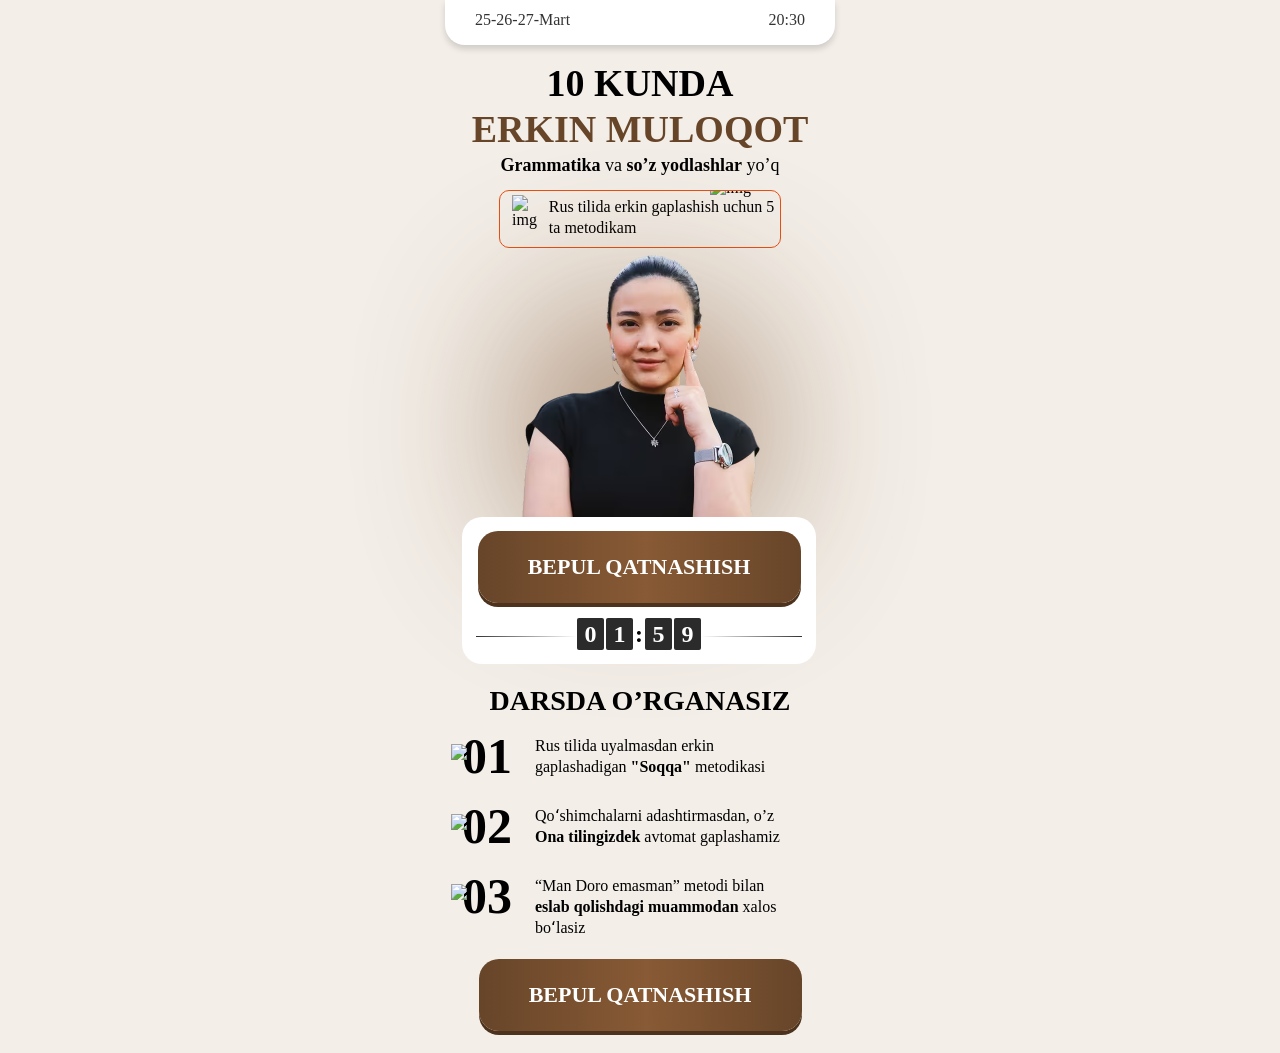
==== commit 96a07bc2: "add" ====
--- a/b/index.html
+++ b/b/index.html
@@ -57,12 +57,12 @@
     .title {
       font-family: NeosBold;
       font-weight: 700;
-      font-size: 38px;
+      font-size: clamp(30px, 4vw, 38px);
       line-height: 120%;
       text-align: center;
       text-transform: uppercase;
       color: #000;
-      margin-bottom: 4px
+      margin-bottom: 4px;
     }
 
     .title span {
@@ -127,11 +127,11 @@
     .gradient::before {
       content: '';
       position: absolute;
-      bottom: -320px;
+      bottom: clamp(-200px, 3vw, -320px);
       left: 50%;
       transform: translate(-50%, -50%);
-      width: 380px;
-      height: 380px;
+      width: clamp(280px, 4vw, 380px);
+      height: clamp(280px, 4vw, 380px);
       background: radial-gradient(circle, #6d3c14 0, rgba(109, 60, 20, 0) 100%);
       filter: blur(80px);
       z-index: 1;
@@ -149,11 +149,10 @@
       background-color: #fff;
       z-index: 11;
       position: absolute;
-      max-width: 350px;
-      width: 100%;
+      width: clamp(284px, 90%, 354px);
       margin-top: -70px;
       padding: 14px 14px 14px 14px;
-      border-radius: 20px
+      border-radius: 20px;
     }
 
     .timer-container {
@@ -183,7 +182,7 @@
     .btn {
       font-family: NeosBold;
       font-weight: 700;
-      font-size: 22px;
+      font-size: clamp(18px, 4vw, 22px);
       line-height: 100%;
       text-align: center;
       text-transform: uppercase;
@@ -237,7 +236,7 @@
     .bottom__title {
       font-family: NeosBold;
       font-weight: 700;
-      font-size: 28px;
+      font-size: clamp(24px, 2vw, 28px);
       line-height: 100%;
       text-align: center;
       text-transform: uppercase;
@@ -257,7 +256,7 @@
     .flex__title {
       font-family: NeosBold;
       font-weight: 700;
-      font-size: 50px;
+      font-size: clamp(48px, 3vw, 50px);
       line-height: 1;
       text-transform: uppercase;
       position: relative;
@@ -276,7 +275,7 @@
     .bottom__text {
       font-family: NeosRegular;
       font-weight: 400;
-      font-size: 16px;
+      font-size: clamp(12px, 4vw, 16px);
       line-height: 130%;
       max-width: 261px;
       width: 100%;
@@ -298,55 +297,56 @@
       <p class="header__text">20:30</p>
     </div>
   </header>
-
-  <section class="hero">
-    <div class="hero__container container">
-      <h1 class="title">10 kunda <br>
-        <span>erkin muloqot</span>
-      </h1>
-      <p class="hero__text"><b>Grammatika</b> va <b>so’z yodlashlar</b> yo’q</p>
-      <div class="flex">
-        <img src="./images/gift.avif" alt="img" class="gift" width="45" height="46" loading="lazy" decoding="async">
-        <p class="flex__text">Rus tilida erkin gaplashish uchun 5 ta metodikam</p>
-        <img src="./images/bantik.avif" alt="img" class="bantik" width="70" height="70" loading="lazy" decoding="async">
-      </div>
-
-      <div class="center">
-        <div class="gradient">
-          <img src="./images/logo.avif" alt="img" class="logo" width="245" height="305" fetchpriority="high"
-            decoding="async">
+  <main>
+    <section class="hero">
+      <div class="hero__container container">
+        <h1 class="title">10 kunda <br>
+          <span>erkin muloqot</span>
+        </h1>
+        <p class="hero__text"><b>Grammatika</b> va <b>so’z yodlashlar</b> yo’q</p>
+        <div class="flex">
+          <img src="./images/gift.avif" alt="img" class="gift" width="45" height="46" loading="lazy" decoding="async">
+          <p class="flex__text">Rus tilida erkin gaplashish uchun 5 ta metodikam</p>
+          <img src="./images/bantik.avif" alt="img" class="bantik" width="70" height="70" loading="lazy" decoding="async">
         </div>
-        <div class="center__bottom">
+  
+        <div class="center">
+          <div class="gradient">
+            <img src="./images/logo.avif" alt="img" class="logo" width="245" height="305" fetchpriority="high"
+              decoding="async">
+          </div>
+          <div class="center__bottom">
+            <button class="btn" id="open">bepul qatnashish</button>
+            <div class="timer-container">
+              <div class="timer">
+                <p class="timer__text"><span>0</span><span>1</span>:<span>5</span><span>9</span></p>
+              </div>
+            </div>
+          </div>
+        </div>
+  
+        <div class="bottom">
+          <h2 class="bottom__title">darsda o’rganasiz</h2>
+          <div class="bottom__flex">
+            <h2 class="flex__title"><img src="./images/tiket.svg" width="24" height="24" loading="lazy" decoding="async"
+                alt="ticketImg" class="tiket">01</h2>
+            <p class="bottom__text">Rus tilida uyalmasdan erkin gaplashadigan <b>"Soqqa"</b> metodikasi</p>
+          </div>
+          <div class="bottom__flex">
+            <h2 class="flex__title"><img src="./images/tiket.svg" width="24" height="24" loading="lazy" decoding="async"
+                alt="ticketImg" class="tiket">02</h2>
+            <p class="bottom__text">Qoʻshimchalarni adashtirmasdan, o’z <b>Ona tilingizdek</b> avtomat gaplashamiz</p>
+          </div>
+          <div class="bottom__flex">
+            <h2 class="flex__title"><img src="./images/tiket.svg" width="24" height="24" loading="lazy" decoding="async"
+                alt="ticketImg" class="tiket">03</h2>
+            <p class="bottom__text">“Man Doro emasman” metodi bilan <b>eslab qolishdagi muammodan</b> xalos boʻlasiz</p>
+          </div>
           <button class="btn" id="open">bepul qatnashish</button>
-          <div class="timer-container">
-            <div class="timer">
-              <p class="timer__text"><span>0</span><span>1</span>:<span>5</span><span>9</span></p>
-            </div>
-          </div>
         </div>
       </div>
-
-      <div class="bottom">
-        <h2 class="bottom__title">darsda o’rganasiz</h2>
-        <div class="bottom__flex">
-          <h2 class="flex__title"><img src="./images/tiket.svg" width="24" height="24" loading="lazy" decoding="async"
-              alt="ticketImg" class="tiket">01</h2>
-          <p class="bottom__text">Rus tilida uyalmasdan erkin gaplashadigan <b>"Soqqa"</b> metodikasi</p>
-        </div>
-        <div class="bottom__flex">
-          <h2 class="flex__title"><img src="./images/tiket.svg" width="24" height="24" loading="lazy" decoding="async"
-              alt="ticketImg" class="tiket">02</h2>
-          <p class="bottom__text">Qoʻshimchalarni adashtirmasdan, o’z <b>Ona tilingizdek</b> avtomat gaplashamiz</p>
-        </div>
-        <div class="bottom__flex">
-          <h2 class="flex__title"><img src="./images/tiket.svg" width="24" height="24" loading="lazy" decoding="async"
-              alt="ticketImg" class="tiket">03</h2>
-          <p class="bottom__text">“Man Doro emasman” metodi bilan <b>eslab qolishdagi muammodan</b> xalos boʻlasiz</p>
-        </div>
-        <button class="btn" id="open">bepul qatnashish</button>
-      </div>
-    </div>
-  </section>
+    </section>
+  </main>
 
   <div id="registrationModal" class="homeModal" style="display: none">
     <div class="homeModalOverlay"></div>
@@ -392,7 +392,7 @@
   </div>
 
 
-  <script src="./js/phoneFormatter.js"></script>
+  <script defer src="./js/phoneFormatter.js"></script>
   <script defer src="./js/app.js"></script>
 
 </body>
